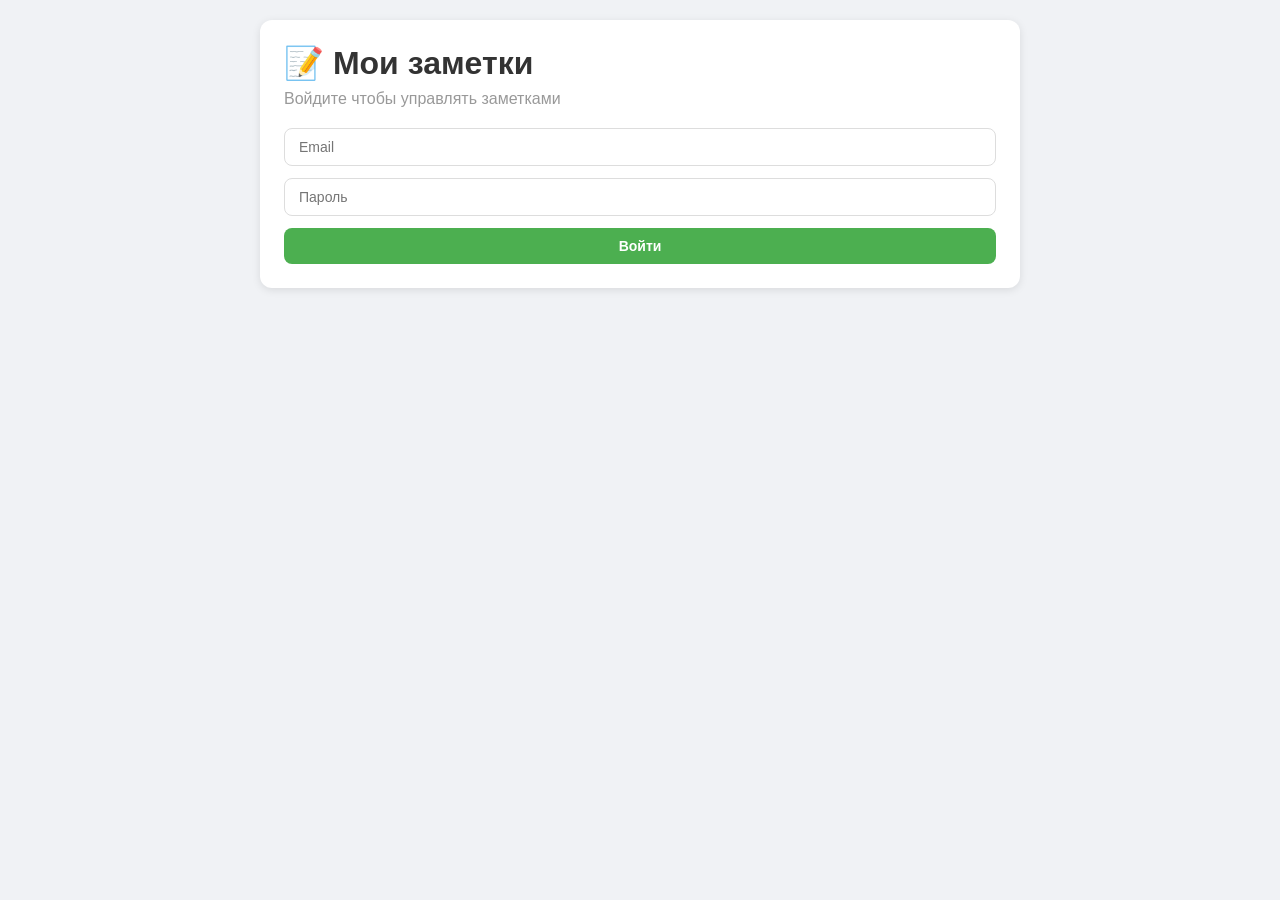
==== resource-serv/target/classes/static/index.html @ cf2e7c39 "123" ====
<!DOCTYPE html>
<html lang="ru">
<head>
    <meta charset="UTF-8">
    <title>Мои заметки</title>
    <link rel="stylesheet" href="style.css">
</head>
<body>
<div class="container">

    <!-- БЛОК АВТОРИЗАЦИИ -->
    <div class="card" id="auth-section">
        <h1>📝 Мои заметки</h1>
        <p class="subtitle">Войдите чтобы управлять заметками</p>

        <div id="auth-message"></div>

        <input type="email" id="email" placeholder="Email" />
        <input type="password" id="password" placeholder="Пароль" />

        <button class="btn-primary" onclick="login()">Войти</button>
    </div>

    <!-- БЛОК ЗАМЕТОК -->
    <div id="notes-section">
        <div class="card">
            <div class="user-info">
                <span class="user-email" id="user-email"></span>
                <button class="btn-logout" onclick="logout()">Выйти</button>
            </div>

            <h2>Новая заметка</h2>
            <div id="create-message"></div>

            <input type="text" id="new-title" placeholder="Заголовок" />
            <textarea id="new-content" placeholder="Текст заметки"></textarea>

            <button class="btn-primary" onclick="createNote()">Добавить заметку</button>
        </div>

        <div class="card">
            <h2>Мои заметки</h2>
            <div id="notes-list"></div>
        </div>
    </div>

</div>

<!-- МОДАЛЬНОЕ ОКНО РЕДАКТИРОВАНИЯ -->
<div class="modal-overlay" id="edit-modal">
    <div class="modal">
        <h2>Редактировать заметку</h2>

        <input type="text" id="edit-title" placeholder="Заголовок" />
        <textarea id="edit-content" placeholder="Текст заметки"></textarea>

        <div class="modal-actions">
            <button class="btn-edit" onclick="saveEdit()">Сохранить</button>
            <button class="btn-cancel" onclick="closeModal()">Отмена</button>
        </div>
    </div>
</div>

<script src="app.js"></script>
</body>
</html>
---- resource-serv/target/classes/static/style.css ----
* {
    box-sizing: border-box;
    margin: 0;
    padding: 0;
}

body {
    font-family: Arial, sans-serif;
    background: #f0f2f5;
}

.container {
    max-width: 800px;
    margin: 0 auto;
    padding: 20px;
}

.card {
    background: white;
    border-radius: 12px;
    padding: 24px;
    margin-bottom: 20px;
    box-shadow: 0 2px 8px rgba(0, 0, 0, 0.1);
}

h1 {
    color: #333;
    margin-bottom: 8px;
}

h2 {
    color: #555;
    margin-bottom: 16px;
    font-size: 18px;
}

.subtitle {
    color: #999;
    margin-bottom: 20px;
    margin-top: 4px;
}

input,
textarea {
    width: 100%;
    padding: 10px 14px;
    border: 1px solid #ddd;
    border-radius: 8px;
    font-size: 14px;
    margin-bottom: 12px;
}

textarea {
    height: 80px;
    resize: vertical;
}

button {
    padding: 10px 20px;
    border: none;
    border-radius: 8px;
    cursor: pointer;
    font-size: 14px;
    font-weight: bold;
}

.btn-primary {
    background: #4CAF50;
    color: white;
    width: 100%;
}

.btn-primary:hover {
    background: #45a049;
}

.btn-danger {
    background: #f44336;
    color: white;
}

.btn-danger:hover {
    background: #d32f2f;
}

.btn-edit {
    background: #2196F3;
    color: white;
}

.btn-edit:hover {
    background: #1976D2;
}

.btn-cancel {
    background: #eee;
    color: #333;
}

.btn-logout {
    background: #ff9800;
    color: white;
    padding: 6px 14px;
    font-size: 13px;
}

.message {
    padding: 10px 14px;
    border-radius: 8px;
    margin-bottom: 12px;
    font-size: 14px;
}

.message.success {
    background: #e8f5e9;
    color: #2e7d32;
}

.message.error {
    background: #ffebee;
    color: #c62828;
}

#auth-section {
}

#notes-section {
    display: none;
}

.user-info {
    display: flex;
    justify-content: space-between;
    align-items: center;
    margin-bottom: 16px;
}

.user-email {
    color: #555;
    font-size: 14px;
}

.note-card {
    background: #f9f9f9;
    border: 1px solid #eee;
    border-radius: 8px;
    padding: 16px;
    margin-bottom: 12px;
}

.note-header {
    display: flex;
    justify-content: space-between;
    align-items: center;
    margin-bottom: 8px;
}

.note-title {
    font-weight: bold;
    font-size: 16px;
    color: #333;
}

.note-content {
    color: #666;
    font-size: 14px;
    margin-bottom: 8px;
}

.note-date {
    color: #999;
    font-size: 12px;
}

.note-actions {
    display: flex;
    gap: 8px;
}

.modal-overlay {
    display: none;
    position: fixed;
    top: 0;
    left: 0;
    width: 100%;
    height: 100%;
    background: rgba(0, 0, 0, 0.5);
    justify-content: center;
    align-items: center;
}

.modal-overlay.active {
    display: flex;
}

.modal {
    background: white;
    border-radius: 12px;
    padding: 24px;
    width: 400px;
}

.modal h2 {
    margin-bottom: 16px;
}

.modal-actions {
    display: flex;
    gap: 8px;
}
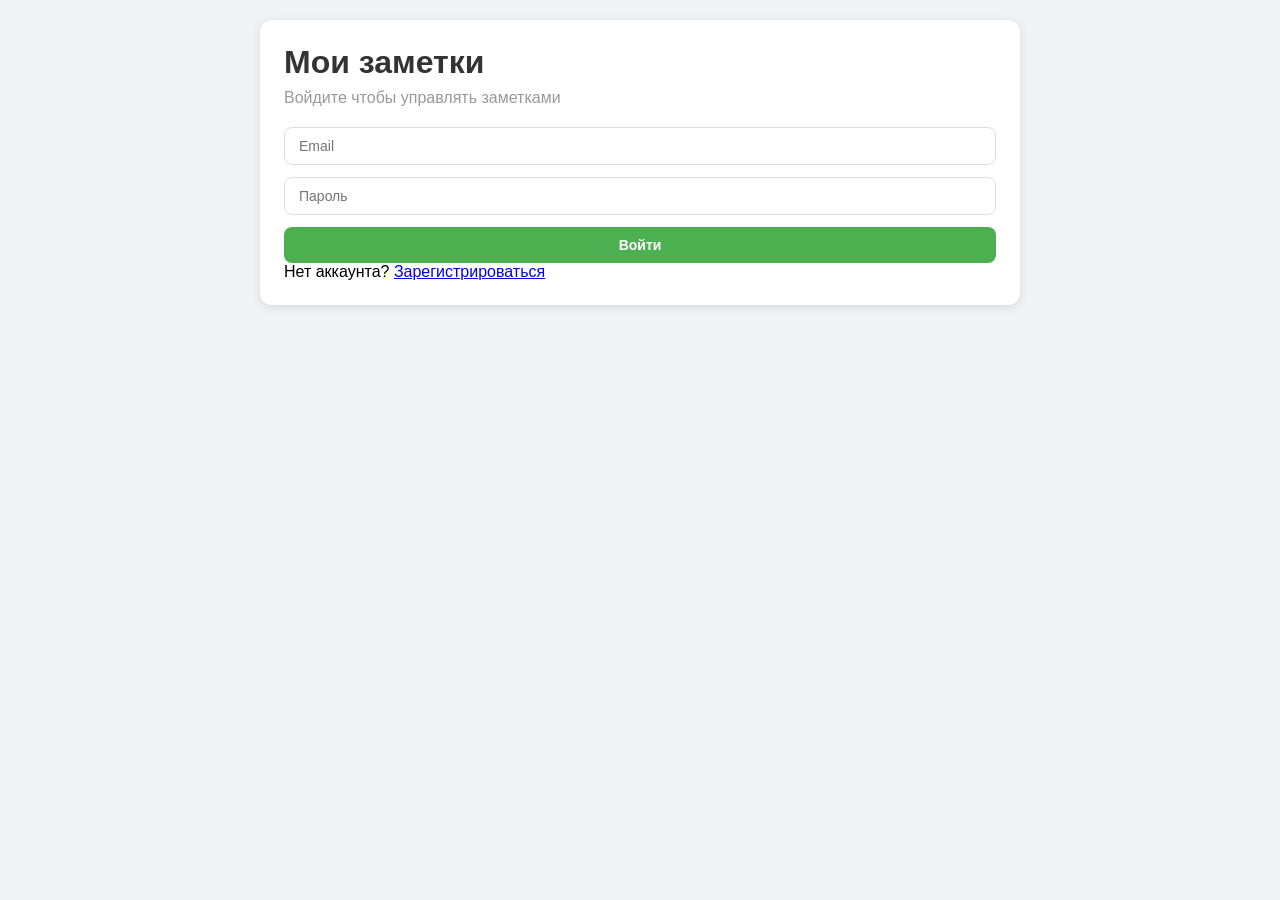
==== commit 61a7a548: "описание что поменял" ====
--- a/resource-serv/target/classes/static/index.html
+++ b/resource-serv/target/classes/static/index.html
@@ -1,66 +1,85 @@
-<!DOCTYPE html>
-<html lang="ru">
-<head>
-    <meta charset="UTF-8">
-    <title>Мои заметки</title>
-    <link rel="stylesheet" href="style.css">
-</head>
-<body>
-<div class="container">
-
-    <!-- БЛОК АВТОРИЗАЦИИ -->
-    <div class="card" id="auth-section">
-        <h1>📝 Мои заметки</h1>
-        <p class="subtitle">Войдите чтобы управлять заметками</p>
-
-        <div id="auth-message"></div>
-
-        <input type="email" id="email" placeholder="Email" />
-        <input type="password" id="password" placeholder="Пароль" />
-
-        <button class="btn-primary" onclick="login()">Войти</button>
-    </div>
-
-    <!-- БЛОК ЗАМЕТОК -->
-    <div id="notes-section">
-        <div class="card">
-            <div class="user-info">
-                <span class="user-email" id="user-email"></span>
-                <button class="btn-logout" onclick="logout()">Выйти</button>
-            </div>
-
-            <h2>Новая заметка</h2>
-            <div id="create-message"></div>
-
-            <input type="text" id="new-title" placeholder="Заголовок" />
-            <textarea id="new-content" placeholder="Текст заметки"></textarea>
-
-            <button class="btn-primary" onclick="createNote()">Добавить заметку</button>
-        </div>
-
-        <div class="card">
-            <h2>Мои заметки</h2>
-            <div id="notes-list"></div>
-        </div>
-    </div>
-
-</div>
-
-<!-- МОДАЛЬНОЕ ОКНО РЕДАКТИРОВАНИЯ -->
-<div class="modal-overlay" id="edit-modal">
-    <div class="modal">
-        <h2>Редактировать заметку</h2>
-
-        <input type="text" id="edit-title" placeholder="Заголовок" />
-        <textarea id="edit-content" placeholder="Текст заметки"></textarea>
-
-        <div class="modal-actions">
-            <button class="btn-edit" onclick="saveEdit()">Сохранить</button>
-            <button class="btn-cancel" onclick="closeModal()">Отмена</button>
-        </div>
-    </div>
-</div>
-
-<script src="app.js"></script>
-</body>
-</html>
+<!DOCTYPE html>
+<html lang="ru">
+<head>
+    <meta charset="UTF-8">
+    <title>Мои заметки</title>
+    <link rel="stylesheet" href="style.css">
+</head>
+<body>
+<div class="container">
+
+    <!-- Шаг 1: email + пароль -->
+    <div class="card" id="auth-section">
+        <h1>Мои заметки</h1>
+        <p class="subtitle">Войдите чтобы управлять заметками</p>
+
+        <div id="auth-message"></div>
+
+        <input type="email" id="email" placeholder="Email" autocomplete="email" />
+        <input type="password" id="password" placeholder="Пароль" autocomplete="current-password" />
+
+        <button class="btn-primary" onclick="login()">Войти</button>
+
+        <p class="hint">
+            Нет аккаунта?
+            <a href="javascript:void(0)" onclick="goToRegister()">Зарегистрироваться</a>
+        </p>
+    </div>
+
+    <!-- Шаг 2: TOTP (показывается только если включена 2FA) -->
+    <div class="card" id="totp-section" style="display:none">
+        <h1>Двухфакторная аутентификация</h1>
+        <p class="subtitle">Введите код из приложения-аутентификатора</p>
+
+        <div id="totp-message"></div>
+
+        <input type="text" id="totp-code" placeholder="6-значный код"
+               maxlength="6" inputmode="numeric" autocomplete="one-time-code" />
+
+        <button class="btn-primary" onclick="submitTotp()">Подтвердить</button>
+        <button class="btn-back" onclick="backToLogin()">Назад</button>
+    </div>
+
+    <!-- Блок заметок -->
+    <div id="notes-section">
+        <div class="card">
+            <div class="user-info">
+                <span class="user-email" id="user-email"></span>
+                <button class="btn-logout" onclick="logout()">Выйти</button>
+            </div>
+
+            <h2>Новая заметка</h2>
+            <div id="create-message"></div>
+
+            <input type="text" id="new-title" placeholder="Заголовок" />
+            <textarea id="new-content" placeholder="Текст заметки"></textarea>
+
+            <button class="btn-primary" onclick="createNote()">Добавить заметку</button>
+        </div>
+
+        <div class="card">
+            <h2>Мои заметки</h2>
+            <div id="notes-list"></div>
+        </div>
+    </div>
+
+</div>
+
+<!-- Модальное окно редактирования -->
+<div class="modal-overlay" id="edit-modal">
+    <div class="modal">
+        <h2>Редактировать заметку</h2>
+
+        <input type="text" id="edit-title" placeholder="Заголовок" />
+        <textarea id="edit-content" placeholder="Текст заметки"></textarea>
+
+        <div class="modal-actions">
+            <button class="btn-edit" onclick="saveEdit()">Сохранить</button>
+            <button class="btn-cancel" onclick="closeModal()">Отмена</button>
+        </div>
+    </div>
+</div>
+
+<script src="app.js"></script>
+</body>
+</html>
--- a/resource-serv/target/classes/static/style.css
+++ b/resource-serv/target/classes/static/style.css
@@ -124,8 +124,19 @@
 #auth-section {
 }
 
+#totp-section {
+    display: none;
+}
+
 #notes-section {
     display: none;
+}
+
+.btn-back {
+    background: #eee;
+    color: #333;
+    width: 100%;
+    margin-top: 8px;
 }
 
 .user-info {
